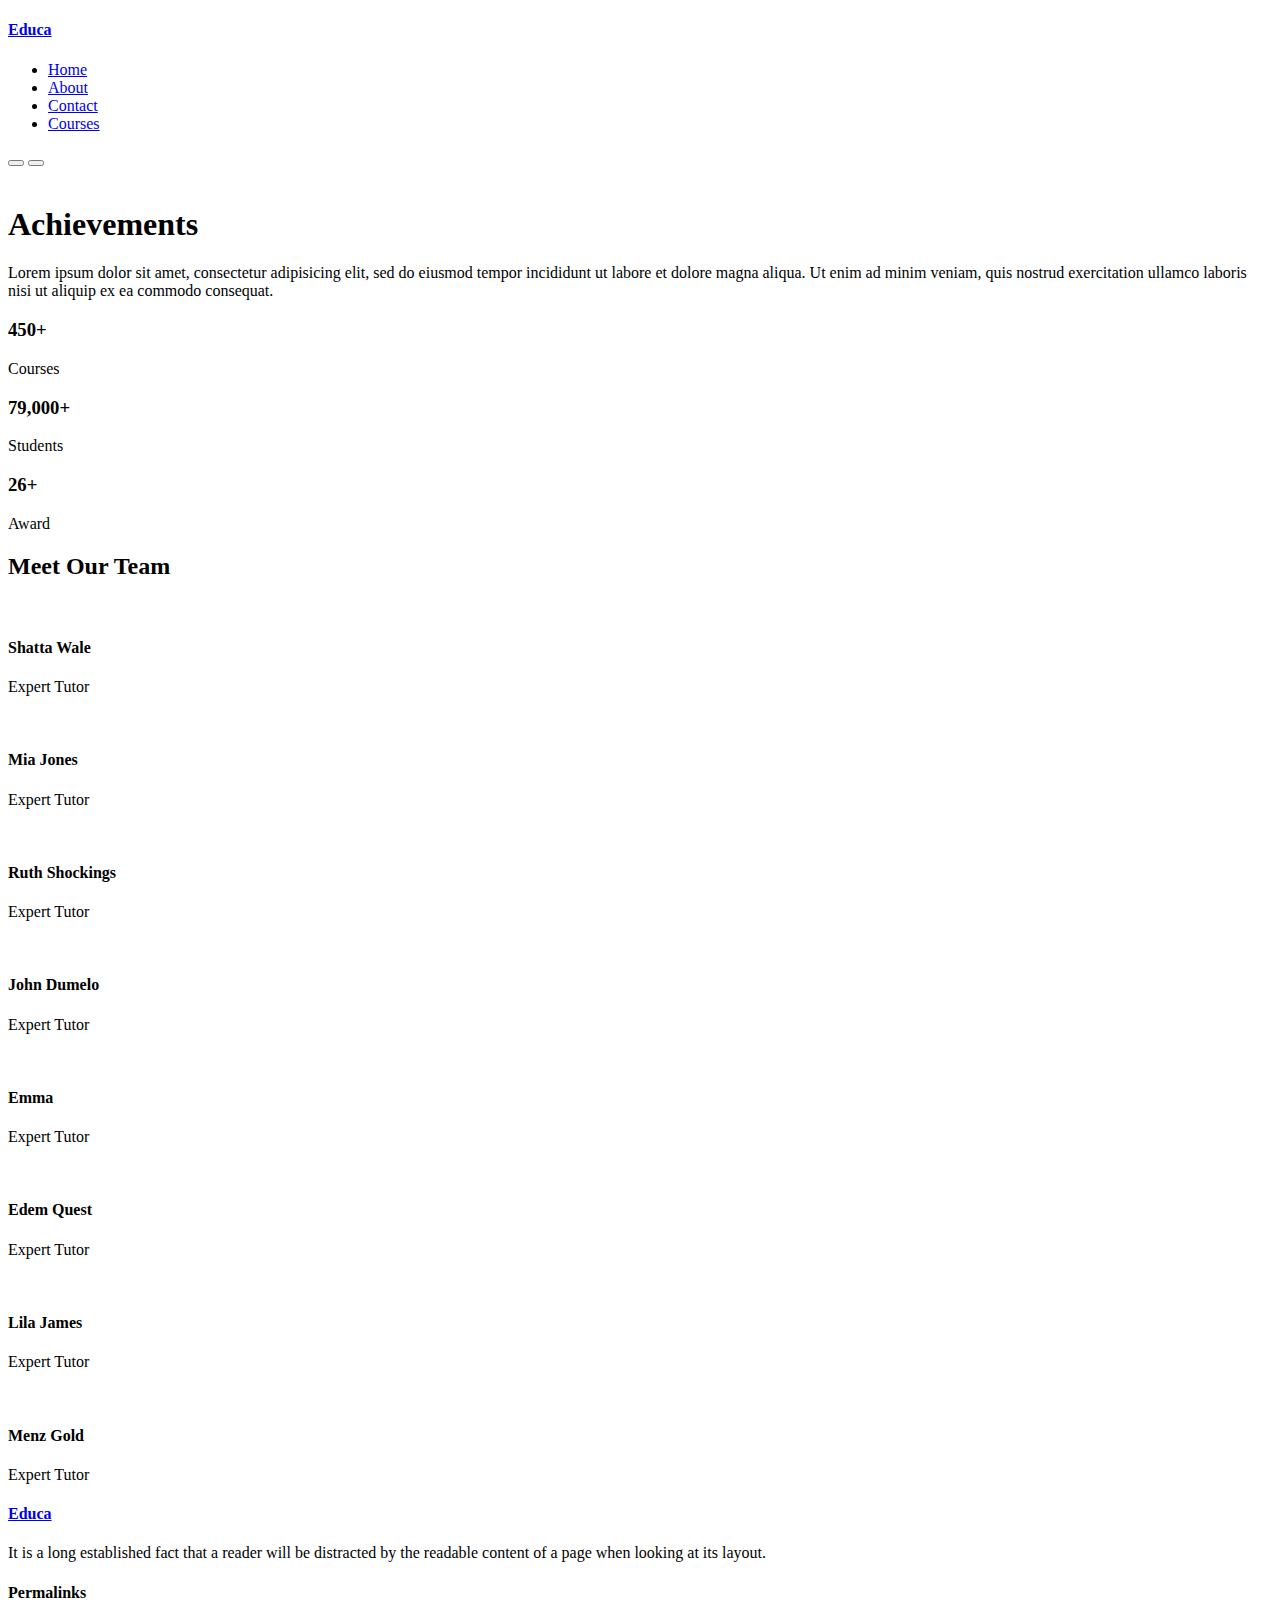
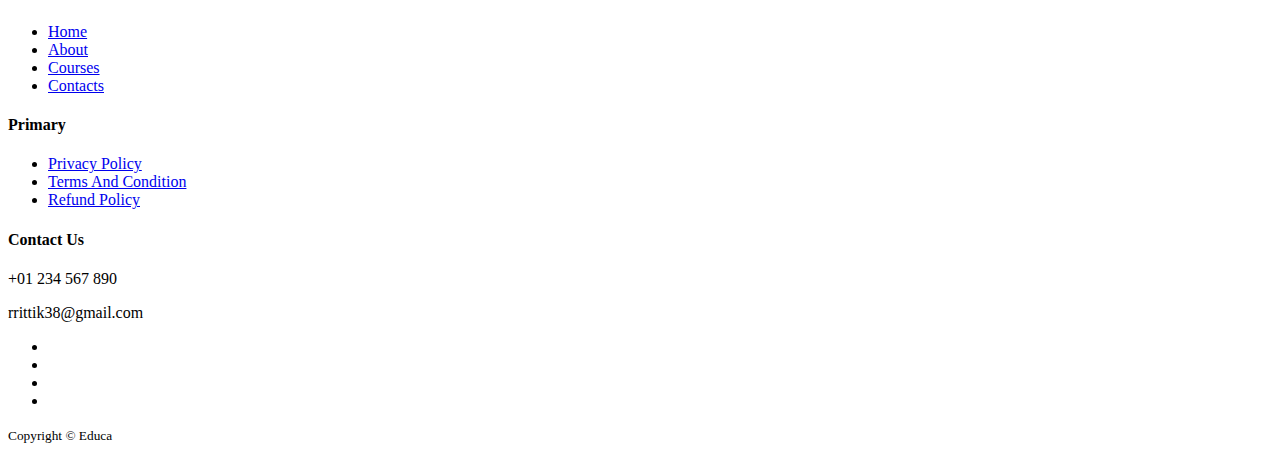
==== about.html @ c10b77fc "Add files via upload" ====
<!DOCTYPE html>
<html lang="en" dir="ltr">

<head>
  <meta charset="utf-8">
  <title>Educa -Responsive multipage education website .</title>

  <!--Icons Scout CDN     -->

  <link rel="stylesheet" href="https://unicons.iconscout.com/release/v4.0.0/css/line.css">

  <!-- GOOGLE FONTS -->
  <link rel="preconnect" href="https://fonts.googleapis.com">
  <link rel="preconnect" href="https://fonts.gstatic.com" crossorigin>
  <link href="https://fonts.googleapis.com/css2?family=Montserrat:wght@300;400;500;600;700;800;900&family=Poppins:wght@300;400;500;600;700;800&display=swap" rel="stylesheet">


  <link rel="stylesheet" href="./css/about.css">
  <link rel="stylesheet" href="./css/style.css">

</head>

<body>
  <nav>
    <div class="container nav_container">
      <!-- naming style BEM.-->
      <a href="index.html">
        <h4>Educa</h4>
      </a>
      <ul class="nav_menu">
        <li><a href="index.html">Home</a></li>
        <li><a href="about.html">About</a></li>
        <li><a href="contacts.html">Contact</a></li>
        <li><a href="courses.html">Courses</a></li>
      </ul>
      <button id="open-menu-button" type="button" name="button"><i class="uil uil-bars"></i></button>
      <button id="close-menu-button" type="button" name="button"><i class="uil uil-multiply"></i></button>
    </div>
  </nav>

  <!-- ===============END OF NAVBAR  ==================  -->


<section class="about_achievements">
  <div class="container about_achievements-container">
    <div class="about_achievements-left">
      <img src="./images/about achievements.svg" alt="">
    </div>
    <div class="about_achievements-right">
      <h1>Achievements</h1>
      <p>Lorem ipsum dolor sit amet, consectetur adipisicing elit, sed do eiusmod tempor incididunt ut labore et dolore magna aliqua. Ut enim ad minim veniam,
        quis nostrud exercitation ullamco laboris nisi ut aliquip ex ea commodo consequat.
      </p>
      <div class="achievements-cards">
        <article class="achievement-card">
          <span class="achievement-icon">
            <i  class = "uil uil-video"></i>
          </span>
          <h3>450+</h3>
          <p>Courses</p>
        </article>
        <article class="achievement-card">
          <span class="achievement-icon">
            <i  class = "uil uil-users-alt"></i>
          </span>
          <h3>79,000+</h3>
          <p>Students</p>
        </article>
        <article class="achievement-card">
          <span class="achievement-icon">
            <i  class = "uil uil-trophy"></i>
          </span>
          <h3>26+</h3>
          <p>Award</p>
        </article>
      </div>
    </div>
  </div>
</section>

<!-- ===============END OF ACHIEVEMENTS  ==================  -->

<section class="team">
  <h2>Meet Our Team</h2>
  <div class="container team-container">
    <article class="team-member">
      <div class="team-member-image">
        <img src="./images/tm1.jpg" alt="">
      </div>
      <div class="team-member-info">
        <h4>Shatta Wale</h4>
        <p>Expert Tutor</p>
      </div>
      <div class="team-member-socials">
        <a href="https://instagram.com"><i class="uil uil-instagram"></i></a>
        <a href="https://twitter.com"><i class="uil uil-twitter-alt"></i></a>
        <a href="https://linkedin.com"><i class="uil uil-linkedin-alt"></i></a>
      </div>
    </article>

    <article class="team-member">
      <div class="team-member-image">
        <img src="./images/tm2.jpg" alt="">
      </div>
      <div class="team-member-info">
        <h4>Mia Jones</h4>
        <p>Expert Tutor</p>
      </div>
      <div class="team-member-socials">
        <a href="https://instagram.com"><i class="uil uil-instagram"></i></a>
        <a href="https://twitter.com"><i class="uil uil-twitter-alt"></i></a>
        <a href="https://linkedin.com"><i class="uil uil-linkedin-alt"></i></a>
      </div>
    </article>

    <article class="team-member">
      <div class="team-member-image">
        <img src="./images/tm3.jpg" alt="">
      </div>
      <div class="team-member-info">
        <h4>Ruth Shockings</h4>
        <p>Expert Tutor</p>
      </div>
      <div class="team-member-socials">
        <a href="https://instagram.com"><i class="uil uil-instagram"></i></a>
        <a href="https://twitter.com"><i class="uil uil-twitter-alt"></i></a>
        <a href="https://linkedin.com"><i class="uil uil-linkedin-alt"></i></a>
      </div>
    </article>

    <article class="team-member">
      <div class="team-member-image">
        <img src="./images/tm4.jpg" alt="">
      </div>
      <div class="team-member-info">
        <h4>John Dumelo</h4>
        <p>Expert Tutor</p>
      </div>
      <div class="team-member-socials">
        <a href="https://instagram.com"><i class="uil uil-instagram"></i></a>
        <a href="https://twitter.com"><i class="uil uil-twitter-alt"></i></a>
        <a href="https://linkedin.com"><i class="uil uil-linkedin-alt"></i></a>
      </div>
    </article>

    <article class="team-member">
      <div class="team-member-image">
        <img src="./images/tm5.jpg" alt="">
      </div>
      <div class="team-member-info">
        <h4>Emma</h4>
        <p>Expert Tutor</p>
      </div>
      <div class="team-member-socials">
        <a href="https://instagram.com"><i class="uil uil-instagram"></i></a>
        <a href="https://twitter.com"><i class="uil uil-twitter-alt"></i></a>
        <a href="https://linkedin.com"><i class="uil uil-linkedin-alt"></i></a>
      </div>
    </article>

    <article class="team-member">
      <div class="team-member-image">
        <img src="./images/tm6.jpg" alt="">
      </div>
      <div class="team-member-info">
        <h4>Edem Quest</h4>
        <p>Expert Tutor</p>
      </div>
      <div class="team-member-socials">
        <a href="https://instagram.com"><i class="uil uil-instagram"></i></a>
        <a href="https://twitter.com"><i class="uil uil-twitter-alt"></i></a>
        <a href="https://linkedin.com"><i class="uil uil-linkedin-alt"></i></a>
      </div>
    </article>

    <article class="team-member">
      <div class="team-member-image">
        <img src="./images/tm7.jpg" alt="">
      </div>
      <div class="team-member-info">
        <h4>Lila James</h4>
        <p>Expert Tutor</p>
      </div>
      <div class="team-member-socials">
        <a href="https://instagram.com"><i class="uil uil-instagram"></i></a>
        <a href="https://twitter.com"><i class="uil uil-twitter-alt"></i></a>
        <a href="https://linkedin.com"><i class="uil uil-linkedin-alt"></i></a>
      </div>
    </article>

    <article class="team-member">
      <div class="team-member-image">
        <img src="./images/tm8.jpg" alt="">
      </div>
      <div class="team-member-info">
        <h4>Menz Gold</h4>
        <p>Expert Tutor</p>
      </div>
      <div class="team-member-socials">
        <a href="https://instagram.com"><i class="uil uil-instagram"></i></a>
        <a href="https://twitter.com"><i class="uil uil-twitter-alt"></i></a>
        <a href="https://linkedin.com"><i class="uil uil-linkedin-alt"></i></a>
      </div>
    </article>
  </div>
</section>

<!-- ===============END OF TEAM SECTION ==================  -->

  <footer>
    <div class="container footer__container">
      <div class="footer__1">
        <a href="index.html" class="footer__logo"><h4>Educa</h4></a>
        <p>
          It is a long established fact that a reader will be distracted by the readable
           content of a page when looking at its layout.
        </p>
      </div>
      <div class = "footer__2">
        <h4>Permalinks</h4>
        <ul class = "Permalinks">
          <li><a href="index.html">Home</a></li>
          <li><a href="about.html">About</a></li>
          <li><a href="courses.html">Courses</a></li>
          <li><a href="contacts.html">Contacts</a></li>
        </ul>
      </div>
      <div class="footer__3">
        <h4>Primary</h4>
        <ul class = "primary">
          <li><a href="#">Privacy Policy</a></li>
          <li><a href="#">Terms And Condition</a></li>
          <li><a href="#">Refund Policy</a></li>
        </ul>
      </div>
      <div class="footer__4">
        <h4>Contact Us</h4>
        <div>
          <p>+01 234 567 890</p>
          <p>rrittik38@gmail.com</p>
        </div>
        <ul class = "footer__socials">
          <li>
            <a href="#"><i class ="uil uil-facebook-f"></i></a>
          </li>
          <li>
            <a href="#"><i class ="uil uil-instagram-alt"></i></a>
          </li>
          <li>
            <a href="#"><i class ="uil uil-twitter"></i></a>
          </li>
          <li>
            <a href="#"><i class ="uil uil-linkedin-alt"></i></a>
          </li>
        </ul>
      </div>

    </div>
    <div class="footer__copyright">
      <small>Copyright &copy; Educa </small>
    </div>
  </footer>

    <script src="./main.js"></script>
  </body>

  </html>
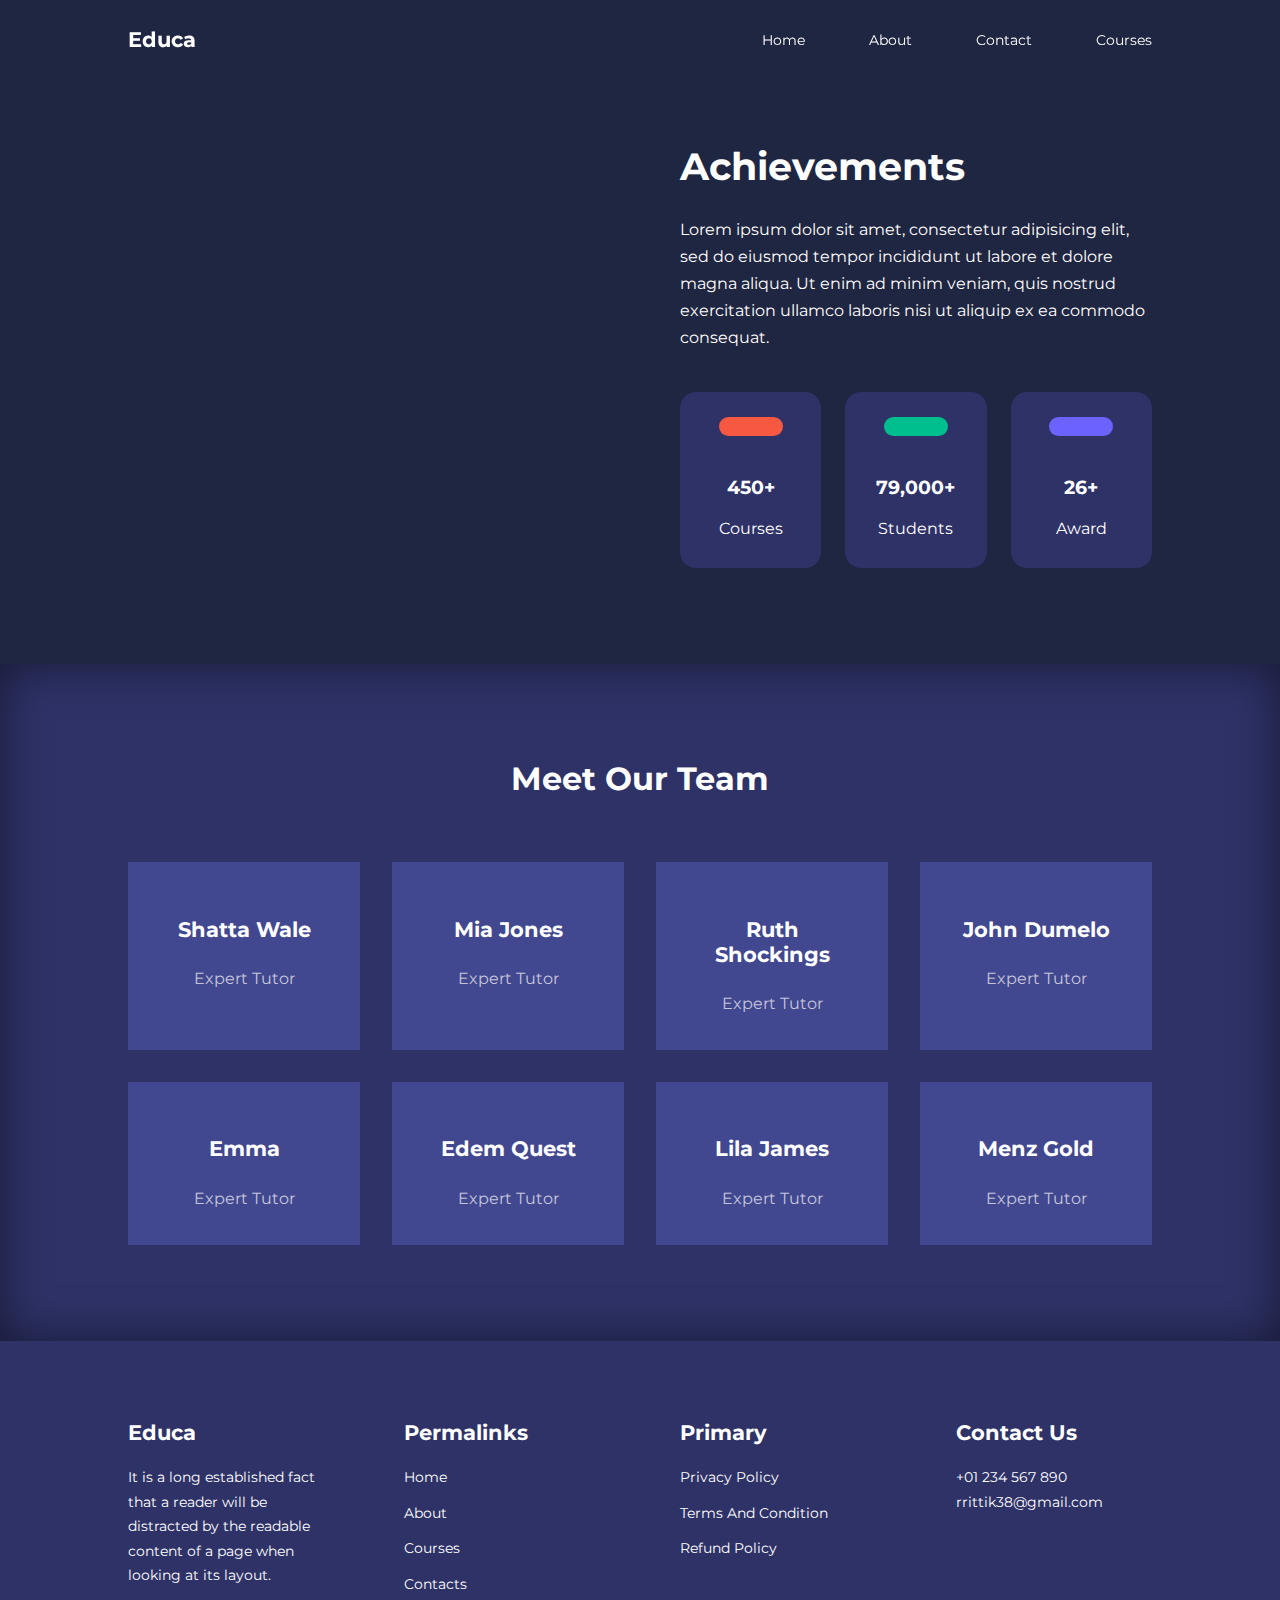
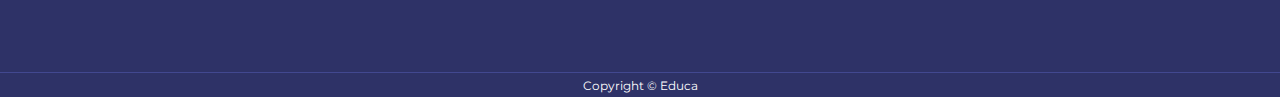
==== commit 90d64d9c: "Update about.html" ====
--- a/about.html
+++ b/about.html
@@ -15,8 +15,8 @@
   <link href="https://fonts.googleapis.com/css2?family=Montserrat:wght@300;400;500;600;700;800;900&family=Poppins:wght@300;400;500;600;700;800&display=swap" rel="stylesheet">
 
 
-  <link rel="stylesheet" href="./css/about.css">
-  <link rel="stylesheet" href="./css/style.css">
+  <link rel="stylesheet" href="./about.css">
+  <link rel="stylesheet" href="./style.css">
 
 </head>
 
--- a/about.css
+++ b/about.css
@@ -0,0 +1,156 @@
+/*================================Achievements================================*/
+
+.about_achievements{
+  margin-top: 3rem;
+}
+.about_achievements-container{
+  display: grid;
+  grid-template-columns: 1fr 1fr;
+  grid-gap: 5rem;
+}
+.about_achievements-right > p{
+  margin: 1.6rem 0 2.5rem;
+}
+.achievements-cards{
+  display: grid;
+  grid-template-columns: repeat(3,1fr);
+  grid-gap: 1.5rem;
+}
+.achievement-card{
+  background: var(--color-bg1);
+  padding: 1.6rem;
+  border-radius: 1rem;
+  text-align: center;
+}
+.achievement-card:hover{
+  background: var(--color-bg2);
+  box-shadow: 0 3rem 3rem rgba(0,0,0,0.3);
+  transition: var(--transition);
+}
+.achievement-icon{
+  background: var(--color-danger);
+  padding: 0.6rem;
+  border-radius: 1rem;
+  display:inline-block;
+  width: 4rem;
+  margin-bottom: 2rem;
+  font-size: 2rem;
+}
+
+.achievement-card:nth-child(2) .achievement-icon{
+  background: var(--color-sucess);
+}
+.achievement-card:nth-child(3) .achievement-icon{
+  background: var(--color-primary);
+}
+.achievement-card p{
+  margin-top: 1rem;
+}
+
+/*================================TEAM================================*/
+
+.team{
+  background: var(--color-bg1);
+  box-shadow: inset 0 0 3rem rgba(0,0,0,0.5);
+}
+
+.team-container{
+  display: grid;
+  grid-template-columns: repeat(4 ,1fr);
+  grid-gap: 2rem;
+}
+
+.team-member{
+  background: var(--color-bg2);
+  padding: 2rem;
+  border: 1px solid transparent;
+  transition: var(--transition);
+  position: relative;
+  overflow: hidden;
+}
+
+.team-member:hover{
+  background: transparent;
+  border-color: var(--color-primary);
+}
+.team-member-image img{
+  filter: saturate(0);
+}
+.team-member-image:hover img{
+  filter: saturate(1);
+}
+.team-member-info *{
+  text-align: center;
+  margin-top: 1.4rem;
+}
+.team-member-info p{
+  color: var(--color-light);
+}
+.team-member-socials{
+  position: absolute;
+  top: 50%;
+  transform: translateY(-50%);
+  right:-100%;
+  display: flex;
+  flex-direction: column;
+  background: var(--color-primary);
+  border-radius: 1rem 0 0 1rem;
+  box-shadow: -2rem 0 2rem rgba(0,0,0,0.3);
+  transition: var(--transition);
+}
+.team-member:hover .team-member-socials{
+  right: 0;
+}
+.team-member-socials a{
+  padding: 1rem;
+}
+
+
+/*================================MEDIA QUERIES (TABLETS)================================*/
+
+@media screen and (max-width: 1024px){
+  .about_achievements{
+    margin-top: 2rem;
+  }
+  .about_achievements-container{
+    grid-template-columns: 1fr;
+    grid-gap: 4rem;
+  }
+  .about_achievements-left{
+    width: 80%;
+    margin:0 auto;
+  }
+  /*================================TEAM================================*/
+  .team-container{
+    grid-template-columns: repeat(3 , 1fr);
+    grid-gap: 1.5rem;
+  }
+  .team-member{
+    padding-left: 1rem;
+  }
+}
+
+/*=============================MEDIA QUERIES (MOBILES)==========================*/
+
+@media screen and (max-width: 600px){
+  .achievements-cards{
+    grid-template-columns: 1fr 1fr;
+    grid-gap: 0.7rem;
+  }
+
+  .team-container{
+    grid-template-columns: 1fr 1fr;
+    grid-gap: 0.7rem;
+  }
+
+  .team-member{
+    padding:0;
+  }
+  .team-member p{
+    margin-bottom: 1.5rem;
+  }
+
+
+
+
+}
--- a/style.css
+++ b/style.css
@@ -0,0 +1,590 @@
+*{
+  margin: 0;
+  padding: 0;
+  border: 0;
+  outline: 0;
+  text-decoration: 0;
+  list-style: none;
+  box-sizing: border-box;
+}
+
+:root{
+  --color-primary: #6c63ff;
+  --color-sucess: #00bf8e;
+  --color-warning: #f7c94b;
+  --color-danger: #f75842;
+  --color-danger-varient: #rgba(247, 88, 66, 0.4);
+  --color-white: #fff;
+  --color-light: rgba(255, 255, 255, 0.7);
+  --color-black: #000;
+  --color-bg: #1f2641;
+  --color-bg1: #2e3267;
+  --color-bg2: #424890;
+
+  --container-width-lg : 80%;
+  --container-width-md : 90%;
+  --container-width-sm: 94%;
+
+  --transition : all 400ms ease;
+}
+
+body{
+  font-family: 'Montserrat', sans-serif;
+  line-height: 1.7;
+  color:var(--color-white);
+  background: var(--color-bg);
+}
+
+.container{
+  width: var(--container-width-lg);
+  margin: 0 auto;
+}
+section{
+  padding : 6rem 0;
+}
+section h2{
+  text-align: center;
+  margin-bottom: 4rem;
+}
+h1,h2,h3,h4,h5{
+  line-height: 1.2;
+}
+h1{
+  font-size: 2.4rem;
+}
+h2{
+  font-size: 2rem;
+}
+h3{
+  font-size: 1.6 rem;
+}
+h4{
+  font-size: 1.3rem;
+}
+
+a{
+  color: var(--color-white);
+}
+img{
+  width:100%;
+  display : block;
+  object-fit:cover;  <!-- learn-->
+}
+.btn{
+  display: inline-block;
+  background: var(--color-white);
+  color: var(--color-black);
+  padding: 1rem 2rem;
+  border: 1px solid transparent ;
+  font-weight: 500;
+  transition: var(--transition);
+}
+.btn:hover{
+  background: transparent;
+  color: var(--color-white);
+  border-color: var(--color-white);
+}
+.btn-primary{
+  background:var(--color-danger);
+  color: var(--color-white);
+}
+
+
+/* ============================NABBAR==================== */
+nav{
+  background:transparent ; /* we are only going to change the color when we scroll*/
+  width: 100vw;
+  height : 5rem;  /* 5 rem -> 5 times 16 pixel*/
+  position: fixed;  /*fixed on the overall page when we scrool */
+  top : 0;
+  z-index: 11;  /* to put the navbar always on the top of every component */
+}
+nav.active{}
+
+
+/* Change navbar style on scroll using javascript*/
+.window-scroll{
+  background: var(--color-primary);
+  box-shadow: 0 1rem 2rem rgba(0, 0, 0, 0.2);
+}
+.nav_container{     /*styling the navbar */
+  height: 100%; /* 10o % of the parent i.e <nav> */
+  display :flex;
+  justify-content: space-between;
+  align-items: center;
+}
+nav button{
+  display: none;  /*because we don't want top display buttons on the laptop .show dusing media query*/
+}
+
+.nav_menu{
+  display: flex;
+  align-items: center;
+    gap:4rem;
+}
+.nav_menu a{
+  font-size: 0.9rem;
+  transition: var(--transition);   /*transition when we do hover */
+}
+.nav_menu a:hover{           /*never put the space b/w element and hover */
+color: var(--color-bg2);
+}
+
+/* ============================HEADER==================== */
+
+header{
+  position: relative;  /*An element with position: relative; is positioned relative to its normal position:*/
+  top: 5rem;  /* brcause the height of navbar is 5 rem so i am pussing it out of navbar*/
+  overflow: hidden ;   /*learn */
+  height : 70vh;
+  margin-bottom: 5rem;
+
+}
+.header_container{
+  display: grid;
+  grid-template-columns: repeat(2, 1fr); /* learn*/
+  align-items: center;
+  grid-gap: 5rem;
+  height: 100%;
+}
+
+.header_left p{
+  margin: 1rem 0 2.4rem;
+}
+
+.header_container .header_right{                  /*learn all of this  */
+  width: 100%;
+  animation: float 5s ease-in-out infinite;
+}
+@keyframes float {                              /* keyframes for the animation Keyframes hold what styles the element will have at certain times.*/
+  0%{
+    transform: translateY(0px);
+  }
+  50%{
+    transform: translateY(20px);
+  }
+  100%{
+    transform:translateY(0px);
+  }
+}
+/* =============================Categories======================= */
+
+.categories{
+  background: var(--color-bg1);
+  height: 31rem;
+}
+
+.categories h1{
+  line-height: 1;
+  margin-bottom: 3rem;
+}
+.categories_container{
+  display: grid;
+  grid-template-columns: 40% 60%;
+}
+.categories_left{
+  margin-right: 4rem;
+}
+.categories_left p{
+  margin: 1rem 0 3rem;
+}
+.categories_right{
+  display: grid;
+  grid-template-columns: repeat(3,1fr);
+  gap:2rem;
+}
+
+.category{
+  background: var(--color-bg2);
+  padding:2rem;
+  border-radius: 2rem;
+  transition: var(--transition);
+}
+.category:hover{
+  box-shadow: 0 3rem 3rem rgba(0,0,0,0.3);  /* also need to change this if you are changing color of site */
+  z-index: 1;   /*more realistic */
+}
+.category:nth-child(2) .category_icon{
+  background: var(--color-danger);
+}
+.category:nth-child(3) .category_icon{
+  background: var(--color-sucess);
+}
+.category:nth-child(3) .category_icon{
+  background: var(--color-warning);
+}
+.category:nth-child(5) .category_icon{
+  background: var(--color-sucess);
+}
+
+
+.category_icon{
+  background: var(--color-primary);
+  padding: 0.7rem;
+  border-radius: 0.9rem;
+}
+.category h5{
+  margin: 2rem 0 1em;
+}
+.category p{
+  font-size: 0.85rem;
+}
+
+/*==============================POPULAR COURSES=================================*/
+
+.courses{
+  margin-top: 15rem;
+}
+
+.courses_container{
+  display:grid;
+  grid-template-columns: repeat(3,1fr);
+  grid-gap: 2rem;
+}
+
+.course {
+  background-color: var(--color-bg1);
+  text-align: center;
+  border:1px solid transparent;
+  transition: all 400ms ease;
+}
+
+.course:hover {
+  background: transparent;
+  border-color : var(--color-primary);
+}
+
+.courses__info{
+  padding: 2rem;
+}
+.courses__info p{
+  margin-top: 2rem;
+  margin-bottom: 2rem;
+}
+
+/*=============================FAQS==========================*/
+
+.faqs{
+  background: var(--color-bg1);
+  box-shadow: inset 0 0 3rem rgba(0, 0, 0,0.5);
+}
+.faqs__container{
+  display:grid;
+  grid-template-columns: repeat(2,1fr);
+  grid-gap: 1rem;
+}
+.faq{
+  padding:2rem;
+  display:flex;
+  align-items: center;
+  gap: 1.4rem;
+  height: fit-content; /* learn*/
+  background-color: var(--color-primary);
+  cursor: pointer;
+}
+
+.faq h4{
+  font-size: 1rem;
+  line-height: 2.2;
+}
+
+.faq__icon{
+  align-self: flex-start; /*learm*/
+  font-size : 1.2rem;
+}
+
+.faq p{
+  margin-top: 0.8rem;
+  display: none;
+}
+
+.faq.open p{
+  display : block;
+}
+
+
+/*=============================TESTIMONIALS==========================*/
+
+.testimonial__container{
+  margin-top: 5rem;
+  overflow-x: hidden;          /*learn*/
+  position: relative;
+  margin-bottom: 5rem;
+}
+.testimonial{
+  padding-top: 2rem;
+}
+.avatar{
+  width: 6rem;
+  height: 6rem;
+  border-radius:50%;
+  overflow: hidden;
+  margin: 0 auto 1rem;
+  border:1rem solid var(--color-bg1) ;
+}
+
+.testimonial__info{
+  text-align: center;
+}
+.testimonial__body{
+  background: var(--color-primary);
+  padding: 2rem;
+  margin-top: 3rem;
+  position: relative;
+}
+
+/*=======new thing learn-==========*/
+
+.testimonial__body::before{
+  content:"";
+  display:block;
+  background: linear-gradient(
+    135deg,
+    transparent,
+    var(--color-primary),
+    var(--color-primary),
+    var(--color-primary)
+  );
+  width: 3rem;
+  height:3rem;
+  position: absolute;
+  left: 48%;
+  top: -1.5rem;
+  transform: rotate(45deg);
+}
+.swiper-wrapper{
+  margin-bottom: 15rem;
+}
+
+/*=============================  FOOTER==========================*/
+footer{
+  background: var(--color-bg1);
+  padding-top: 5rem;
+  font-size: 0.9rem;
+}
+.footer__container{
+  display: grid;
+  grid-template-columns: repeat(4, 1fr);
+  grid-gap: 5rem;
+}
+.footer__container > div h4 {
+  margin-bottom: 1.2rem;
+}
+footer__1 p{
+  margin: 0 0 2rem;
+}
+footer ul li{
+  margin-bottom: 0.7rem;
+}
+footer ul li a:hover {
+  text-decoration: underline;
+}
+.footer__socials{
+  display: flex;
+  grid-gap: 1rem;
+  font-size: 1.2rem;
+  margin-top: 2rem;
+}
+
+.footer__copyright{
+  text-align: center;
+  margin-top: 4rem;
+  padding: 1.2 0;
+  border-top: 1px solid var(--color-bg2);
+}
+
+
+/*=============================MEDIA QUERIES (TABLETS)==========================*/
+
+@media screen and (max-width: 1024px){
+.container {
+    width: 90%;
+  }
+  h1{
+    font-size: 2.2rem;
+  }
+  h2{
+    font-size: 1.7rem;
+  }
+  h3{
+    font-size: 1.4rem;
+  }
+  h4{
+    font-size: 1.2rem;
+  }
+
+  /*=============================NAVBAR==========================*/
+
+nav button{
+  display: inline-block;
+  background: transparent;
+  font-size: 1.8rem;
+  color: var(--color-white);
+  cursor: pointer;
+}
+nav button#close-menu-button{   /* dont leave the space between {  and close-menu-button */
+  display: none;
+}
+.nav_menu{
+  position: fixed;
+  top: 5rem;
+  right: 5%;
+  height: fit-content;
+  width: 18rem;
+  flex-direction: column;  /* learn */
+  gap:0;
+  display: none;
+}
+
+.nav_menu li{
+  width: 100%;
+  height: 5.8rem;
+  animation: animateNavItems 400ms linear forwards;
+  transform-origin: top right;
+  opacity: 0;
+}
+.nav_menu li:nth-child(2){
+  animation-delay: 200ms;
+}
+.nav_menu li:nth-child(3){
+  animation-delay: 400ms;
+}
+.nav_menu li:nth-child(4){
+  animation-delay: 600ms;
+}
+
+@keyframes animateNavItems {  /* name of animation */
+  0%{
+    transform: rotateZ(-90deg) rotateX(90deg) scale(0.1);
+  }
+  100%{
+    transform: rotateZ(0) rotateX(0) scale(1);
+    opacity: 1;
+  }
+}
+
+.nav_menu li a{
+  background: var(--color-primary);
+  box-shadow: -4rem 6rem 10rem rgba(0,0,0,0.6);
+  width: 100%;
+  height: 100%;
+  display: grid;
+  place-items: center;
+}
+
+.nav_menu li a:hover{
+  background: var(--color-bg2);
+  color:var(--color-white);
+}
+
+/*=============================HEADER==========================*/
+
+header{
+  height: 52vh;
+  margin-bottom: 9rem;
+}
+
+.header_container{
+  grid-gap: 0;
+  padding-bottom: 4rem;
+}
+
+/*=============================CATEGORIES==========================*/
+
+.categories{
+  height: auto;
+}
+.categories_container{
+  grid-template-columns: 1fr;
+  grid-gap: 4rem;
+}
+.categories_left{
+  margin-right: 0;
+}
+
+/*=============================POPULAR COURSES==========================*/
+
+.courses{
+  margin-top: 0;
+}
+.courses_container{
+  grid-template-columns: 1fr 1fr;
+}
+
+/*=============================FAQ==========================*/
+
+.faqs__container{
+  grid-template-columns: 1fr;
+}
+.faq{
+  padding: 1.5rem;
+}
+
+/*=============================FOOTER==========================*/
+
+.footer__container{
+  grid-template-columns: 1fr 1fr;
+}
+
+}
+
+
+/*=============================MEDIA QUERIES (MOBILES)==========================*/
+
+@media screen and (max-width: 600px){
+  .container{
+    width: var(--container-width-sm);
+  }
+
+  /*=============================NAVBAR==========================*/
+.nav_menu{
+  right: 3%;
+}
+/*============================= HEADER==========================*/
+
+header{
+  height:130vw;
+}
+.header_container{
+  grid-template-columns: 1fr;
+  text-align: center;
+  margin-top: 0;
+}
+
+.header_left p{
+  margin-bottom: 1.3em;
+}
+/*=============================CATEGORIES==========================*/
+.categories_right{
+  grid-template-columns: 1fr 1fr;
+  grid-gap: 0.7rem;
+}
+.category {
+  padding: 1rem;
+  border-radius: 1rem;
+}
+.category_icon{
+  margin-top: 4px;
+  display: inline-block;
+}
+
+/*=============================POPULAR COURSES==========================*/
+
+.courses_container{
+  grid-template-columns: 1fr;
+}
+/*=============================TESTIMONIAL==========================*/
+.testimonial__body{
+  padding:1.2rem;
+}
+/*=============================FOOTER==========================*/
+
+.footer__container{
+  grid-template-columns: 1fr;
+  text-align: center;
+  grid-gap: 2rem;
+}
+.footer__socials{
+  justify-content: center;
+}
+}
